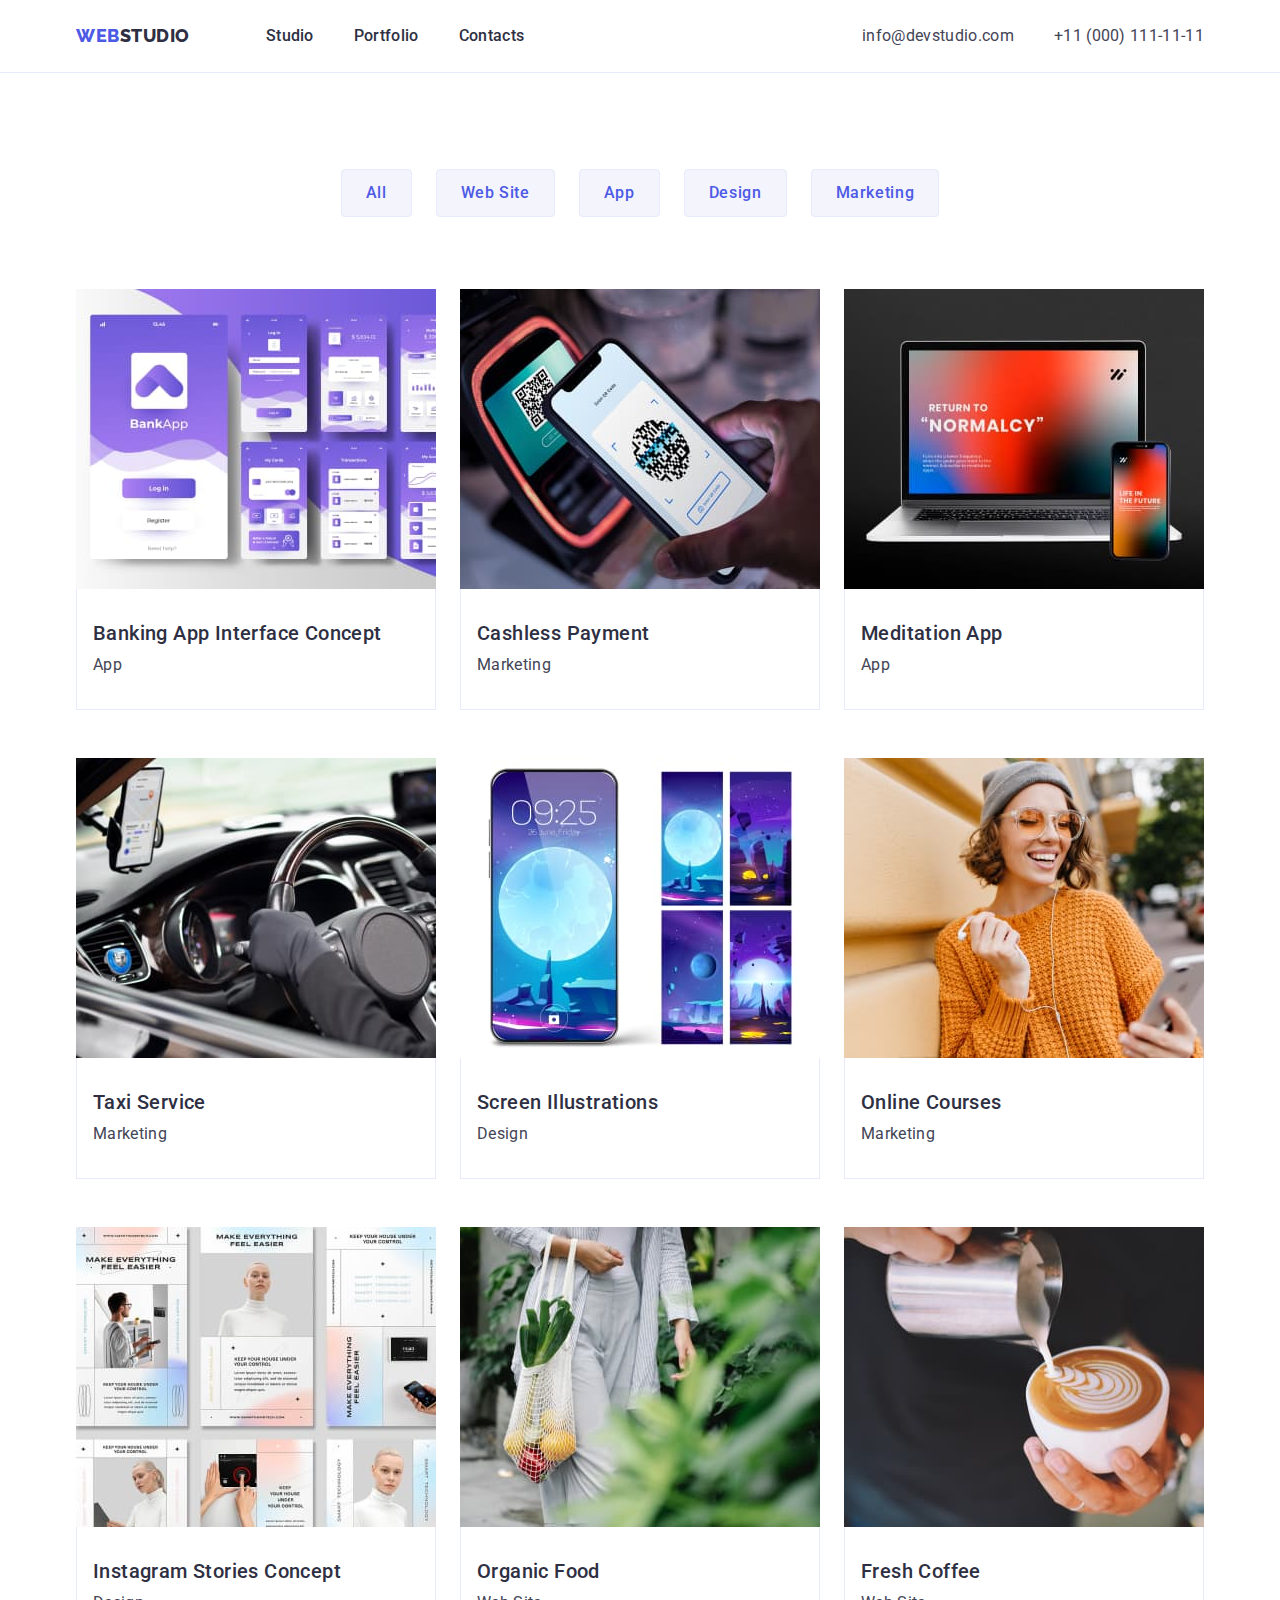
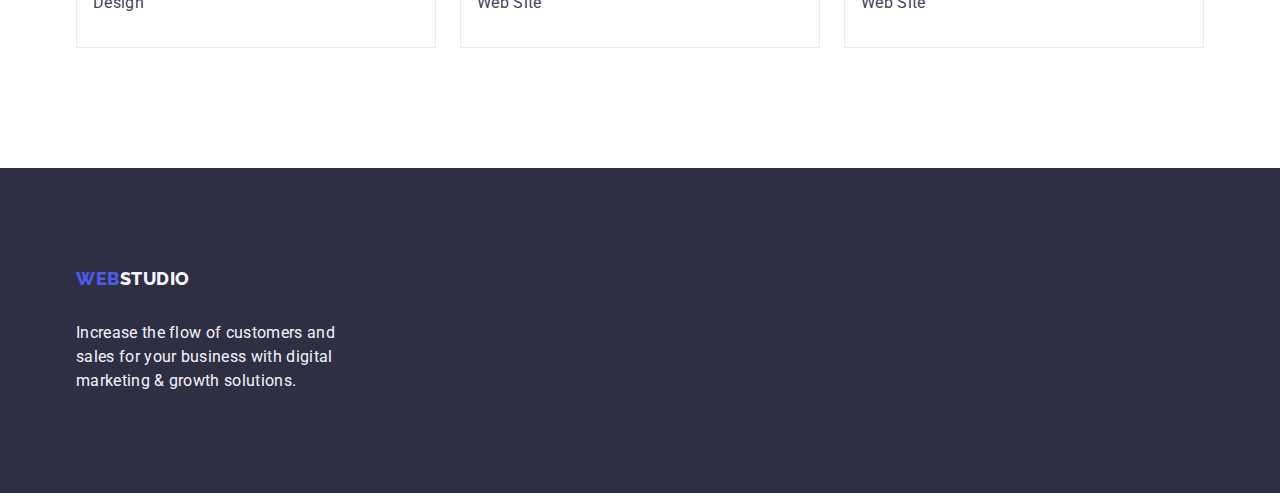
==== portfolio.html @ 2ae48efd "Initial commit" ====
<!DOCTYPE html>
<html lang="en">
  <head>
    <meta charset="UTF-8" />
    <meta http-equiv="X-UA-Compatible" content="IE=edge" />
    <meta name="viewport" content="width=device-width, initial-scale=1.0" />

    <title>Portfolio</title>
    <link
      rel="stylesheet"
      href="https://cdnjs.cloudflare.com/ajax/libs/modern-normalize/1.1.0/modern-normalize.min.css"
    />
    <link rel="preconnect" href="https://fonts.googleapis.com" />
    <link rel="preconnect" href="https://fonts.gstatic.com" crossorigin />
    <link
      href="https://fonts.googleapis.com/css2?family=Raleway:wght@800&family=Roboto:wght@400;500;700&display=swap"
      rel="stylesheet"
    />
    <link rel="stylesheet" href="./css/styles.css" />
  </head>
  <body>
    <header class="main-header">
      <div class="container header-container">
        <nav class="navigation">
          <a class="logotype link" href="./index.html">
            Web<span class="logo-second">Studio</span>
          </a>
          <ul class="menu list">
            <li class="menu-item">
              <a class="menu-link link" href="./index.html">Studio</a>
            </li>
            <li class="menu-item">
              <a class="menu-link link" href="./portfolio.html">Portfolio</a>
            </li>
            <li class="menu-item">
              <a class="menu-link link" href="">Contacts</a>
            </li>
          </ul>
        </nav>
        <address class="menu-contacts">
          <ul class="contact-list list">
            <li>
              <a
                class="menu-contacts-item link"
                href="mailto:info@devstudio.com"
                >info@devstudio.com</a
              >
            </li>
            <li>
              <a class="menu-contacts-item link" href="tel:+110001111111"
                >+11 (000) 111-11-11</a
              >
            </li>
          </ul>
        </address>
      </div>
    </header>
    <main>
      <section class="section-button">
        <div class="container button-container">
          <h1 hidden>Filter button</h1>
          <ul class="button-list list">
            <li><button class="filter-button" type="button">All</button></li>
            <li>
              <button class="filter-button" type="button">Web Site</button>
            </li>
            <li><button class="filter-button" type="button">App</button></li>
            <li><button class="filter-button" type="button">Design</button></li>
            <li>
              <button class="filter-button" type="button">Marketing</button>
            </li>
          </ul>
          <ul class="works-list list">
            <li class="work-item">
              <a class="work-link link" href="images/portfolio/bank-app.jpg">
                <img
                  src="./images/portfolio/bank-app.jpg"
                  alt="Banking App Interface Concept"
                  width="360"
                  height="300"
                />
                <div class="appl-category">
                  <h2 class="item-title">Banking App Interface Concept</h2>
                  <p class="description">App</p>
                </div></a
              >
            </li>
            <li class="work-item">
              <a class="link" href="./images/portfolio/qr-kod.jpg">
                <img
                  src="./images/portfolio/qr-kod.jpg"
                  alt="Cashless Payment"
                  width="360"
                  height="300"
                />
                <div class="appl-category">
                  <h2 class="item-title">Cashless Payment</h2>
                  <p class="description">Marketing</p>
                </div></a
              >
            </li>
            <li class="work-item">
              <a class="link" href="./images/portfolio/laptop.jpg">
                <img
                  src="./images/portfolio/laptop.jpg"
                  alt="Meditation App"
                  width="360"
                  height="300"
                />
                <div class="appl-category">
                  <h2 class="item-title">Meditation App</h2>
                  <p class="description">App</p>
                </div></a
              >
            </li>
            <li class="work-item">
              <a class="link" href="./images/portfolio/car-cab.jpg">
                <img
                  src="./images/portfolio/car-cab.jpg"
                  alt="Taxi Service"
                  width="360"
                  height="300"
                />
                <div class="appl-category">
                  <h2 class="item-title">Taxi Service</h2>
                  <p class="description">Marketing</p>
                </div></a
              >
            </li>
            <li class="work-item">
              <a class="link" href="./images/portfolio/wallpapers.jpg">
                <img
                  src="./images/portfolio/wallpapers.jpg"
                  alt="Screen Illustrations"
                  width="360"
                  height="300"
                />
                <div class="appl-category">
                  <h2 class="item-title">Screen Illustrations</h2>
                  <p class="description">Design</p>
                </div></a
              >
            </li>
            <li class="work-item">
              <a class="link" href="./images/portfolio/girl.jpg">
                <img
                  src="./images/portfolio/girl.jpg"
                  alt="Girl"
                  width="360"
                  height="300"
                />
                <div class="appl-category">
                  <h2 class="item-title">Online Courses</h2>
                  <p class="description">Marketing</p>
                </div></a
              >
            </li>
            <li class="work-item">
              <a class="link" href="./images/portfolio/instagram.jpg">
                <img
                  src="./images/portfolio/instagram.jpg"
                  alt="Instagram Stories"
                  width="360"
                  height="300"
                />
                <div class="appl-category">
                  <h2 class="item-title">Instagram Stories Concept</h2>
                  <p class="description">Design</p>
                </div></a
              >
            </li>
            <li class="work-item">
              <a class="link" href="./images/portfolio/bag.jpg">
                <img
                  src="./images/portfolio/bag.jpg"
                  alt="Bag"
                  width="360"
                  height="300"
                />
                <div class="appl-category">
                  <h2 class="item-title">Organic Food</h2>
                  <p class="description">Web Site</p>
                </div></a
              >
            </li>
            <li class="work-item">
              <a class="link" href="./images/portfolio/coffe.jpg">
                <img
                  src="./images/portfolio/coffe.jpg"
                  alt="coffee"
                  width="360"
                  height="300"
                />
                <div class="appl-category">
                  <h2 class="item-title">Fresh Coffee</h2>
                  <p class="description type-work">Web Site</p>
                </div></a
              >
            </li>
          </ul>
        </div>
      </section>
    </main>
    <footer class="underside">
      <div class="container">
        <a class="logotype link lower-logo" href="./index.html"
          >Web<span class="logo-second-underside">Studio</span>
        </a>
        <p class="underside-desc">
          Increase the flow of customers and sales for your business with
          digital marketing & growth solutions.
        </p>
      </div>
    </footer>
  </body>
</html>
---- css/styles.css ----
.list {
  list-style: none;
}
.link {
  text-decoration: none;
}
h1,
h2,
h3,
p {
  margin-top: 0;
  margin-bottom: 0;
}
ul,
ol {
  margin-top: 0;
  margin-bottom: 0;
  padding: 0;
}
button {
  cursor: pointer;
}
img {
  display: block;
}
body {
  font-family: "Roboto", sans-serif;
  color: #434455;
  background-color: var(--background-color);
}
.container {
  width: 1158px;
  margin-left: auto;
  margin-right: auto;
  padding: 0 15px;
}
:root {
  --maim-color-text: #2e2f42;
  --accent-color-text: #4d5ae5;
  --background-color: #ffffff;
  --color-text-contact: #434455;
  --border-button: #e7e9fc;
}
.menu-link:hover,
.menu-link:focus {
  color: #404bbf;
  text-decoration: none;
}
.section-title {
  font-weight: 700;
  font-size: 36px;
  line-height: 1.11;
  text-align: center;
  letter-spacing: 0.02em;
  text-transform: capitalize;
  color: var(--maim-color-text);
}
.item-title {
  font-weight: 500;
  font-size: 20px;
  line-height: 1.2;
  letter-spacing: 0.02em;
  margin-bottom: 8px;
  color: var(--maim-color-text);
}
.description {
  font-size: 16px;
  line-height: 1.5;
  letter-spacing: 0.02em;
  color: #434455;
}

/* Logo*/
.logotype {
  margin-right: 76px;
  font-family: "Raleway", sans-serif;
  font-weight: 800;
  font-size: 18px;
  line-height: 1.17;
  display: flex;
  align-items: center;
  letter-spacing: 0.03em;
  text-transform: uppercase;
  color: #4d5ae5;
}
.logo-second {
  color: #2e2f42;
}
.logo-second-underside {
  color: #f4f4fd;
}
/*Header*/
.main-header {
  border-bottom: 1px solid #e7e9fc;
  padding-top: 24px;
  padding-bottom: 24px;
}
.header-container {
  display: flex;
  align-items: center;
}
.navigation {
  display: flex;
  align-items: center;
}
.menu {
  display: flex;
  gap: 40px;
}
.menu-link {
  padding: 24px 0;
  font-weight: 500;
  font-size: 16px;
  line-height: 1.5;
  letter-spacing: 0.02em;
  color: var(--maim-color-text);
}
.menu-contacts {
  font-style: normal;
  margin-left: auto;
}

.contact-list {
  display: flex;
  align-items: center;
  gap: 40px;
}
.menu-contacts-item {
  font-style: normal;
  font-weight: 400;
  font-size: 16px;
  line-height: 1.5;
  letter-spacing: 0.02em;
  color: var(--color-text-contact);
}
.menu-contacts-item:hover,
.menu-contacts-item:focus {
  color: #404bbf;
}

/*--------Hero-------------*/
.order-button {
  min-width: 169px;
  padding: 16px 32px;
  margin: 0 auto;
  display: block;
  border-radius: 4px;
  border: 0;
  font-family: "Roboto", sans-serif;
  font-weight: 500;
  font-size: 16px;
  line-height: 1.5;
  align-items: center;
  letter-spacing: 0.04em;
  color: #ffffff;
  background-color: #4d5ae5;
}
.order-button:hover,
.order-button:focus {
  background-color: #404bbf;
}

.hero-title {
  max-width: 496px;
  height: 120px;
  margin-left: auto;
  margin-right: auto;
  margin-bottom: 48px;
  font-weight: 700;
  font-size: 56px;
  line-height: 1.07;
  text-align: center;
  letter-spacing: 0.02em;
  color: #ffffff;
}
.hero {
  margin-left: auto;
  margin-right: auto;
  padding-top: 188px;
  padding-bottom: 188px;
  background-color: #2e2f42;
}

/*-------Advantages---------*/
.advantages {
  padding-top: 120px;
  padding-bottom: 120px;
}
.adv-list {
  display: flex;
  align-items: center;
  gap: 24px;
}
.adv-item {
  width: 264px;
  height: 104px;
}

/*------What are we doing---------*/
.projects {
  padding-bottom: 120px;
}
.project-list {
  display: flex;
  align-items: center;
  gap: 24px;
}
.project-title {
  margin-bottom: 72px;
}
.project-item {
  width: calc((100% - 48px) / 3);
}

/*------Our team-------*/
.our-team {
  width: 1400px;
  margin-left: auto;
  margin-right: auto;
  padding: 120px 0;
  background-color: #f4f4fd;
}
.section-title {
  margin-bottom: 72px;
}
.our-team-item {
  border-radius: 0px 0px 4px 4px;
  background-color: #ffffff;
}
.name-prof {
  padding: 32px 16px;
}
.team-list {
  display: flex;
  align-items: center;
  gap: 24px;
}
.name {
  text-align: center;
  margin-bottom: 8px;
}
.profession {
  text-align: center;
}
/*---------Portfolio filter button---------*/
.section-button {
  padding: 96px 0 120px;
}

.filter-button {
  height: 48px;
  padding: 12px 24px;
  font-family: "Roboto", sans-serif;
  font-weight: 500;
  font-size: 16px;
  line-height: 1.5;
  letter-spacing: 0.04em;
  border: 1px solid var(--border-button);
  border-radius: 4px;
  display: flex;
  align-items: center;
  text-align: center;
  color: #4d5ae5;
  background: #f4f4fd;
}
.filter-button:hover,
.filter-button:focus {
  border: 1px solid transparent;
  color: #ffffff;
  background-color: #404bbf;
}
.button-list {
  display: flex;
  align-items: center;
  justify-content: center;
  margin-bottom: 72px;
  gap: 24px;
}
/*------Portfolio Works----------*/

.works-list {
  display: flex;
  align-items: center;
  flex-wrap: wrap;
  gap: 24px;
  row-gap: 48px;
}
.work-item {
  width: calc((100% - 48px) / 3);
}
.appl-category {
  padding: 32px 16px;
  border: 1px solid #e7e9fc;
  border-top: none;
}
/*-------Footer--------*/
.underside {
  padding: 100px 0;
  background-color: #2e2f42;
}
.underside-desc {
  max-width: 264px;
  margin-top: 16px;
  font-weight: 400;
  font-size: 16px;
  line-height: 1.5;
  letter-spacing: 0.02em;
  color: #f4f4fd;
}
.lower-logo {
  display: inline-block;
  margin-bottom: 16px;
}
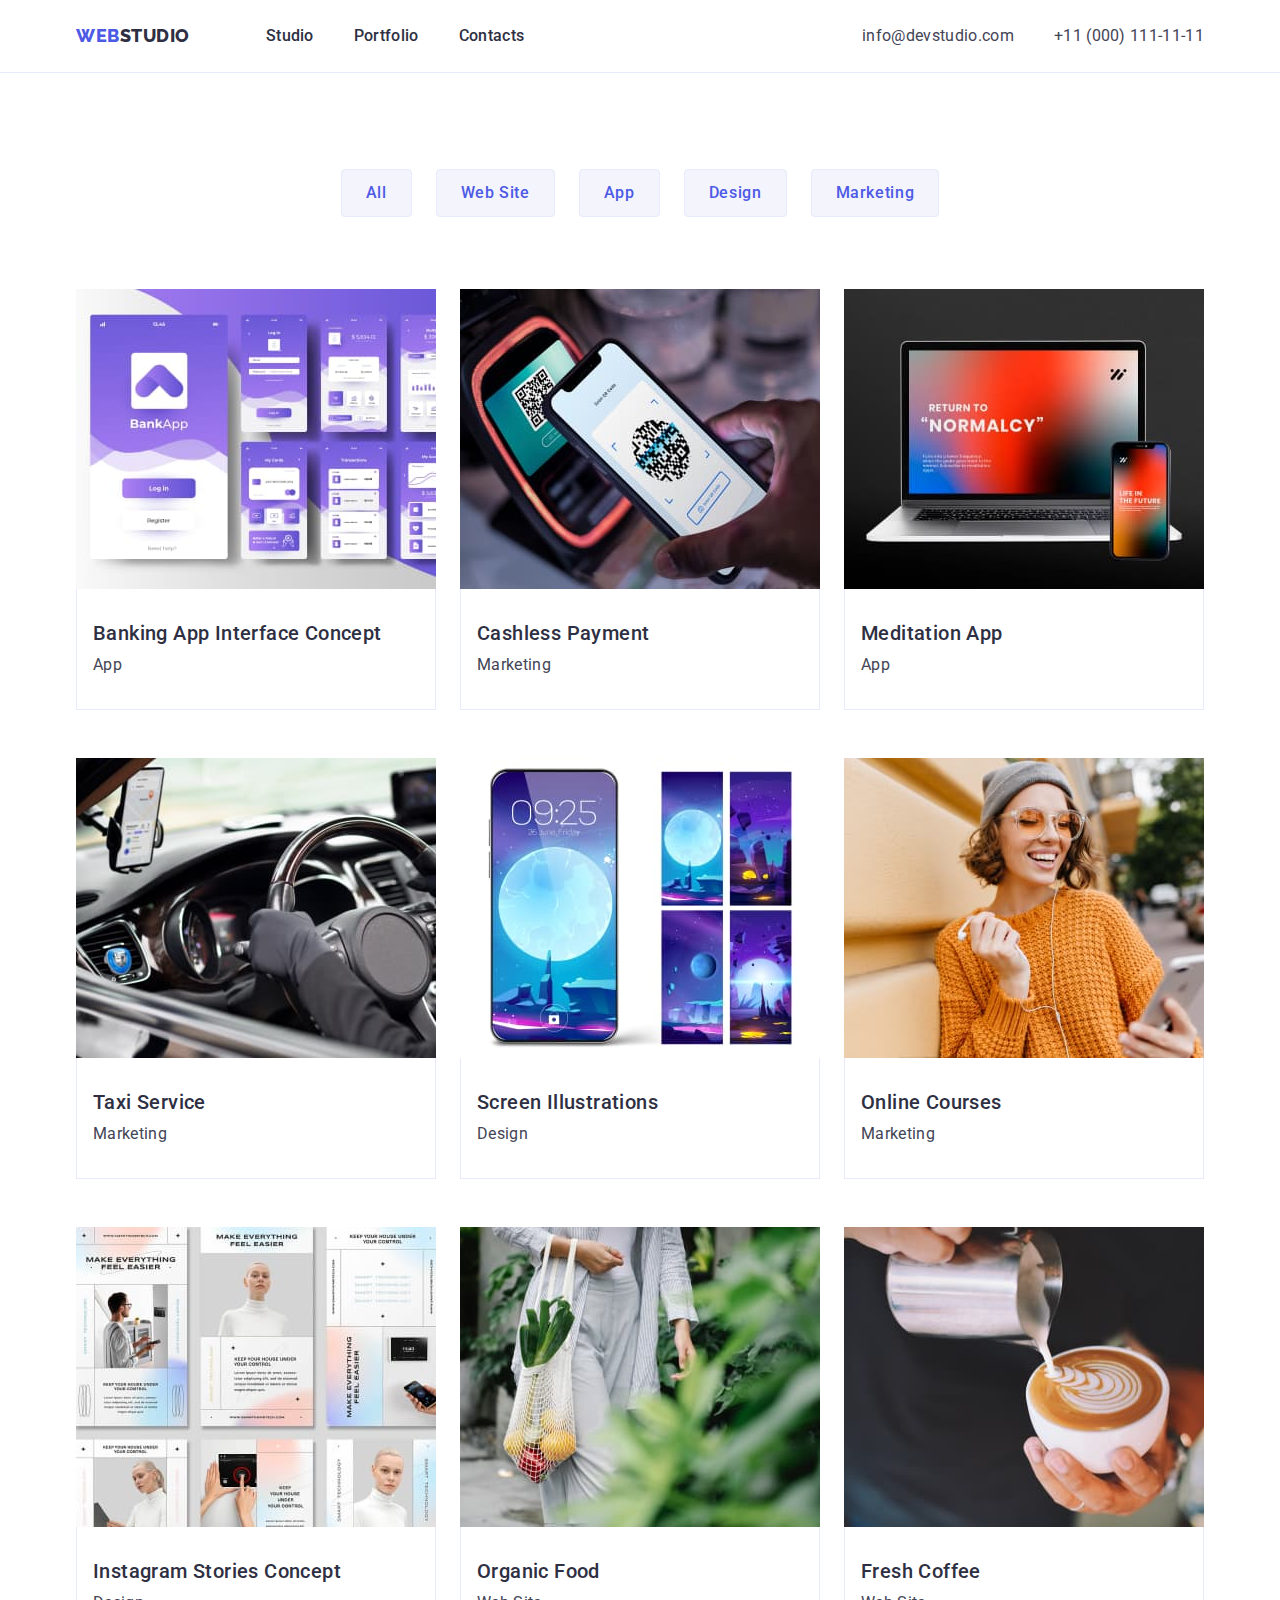
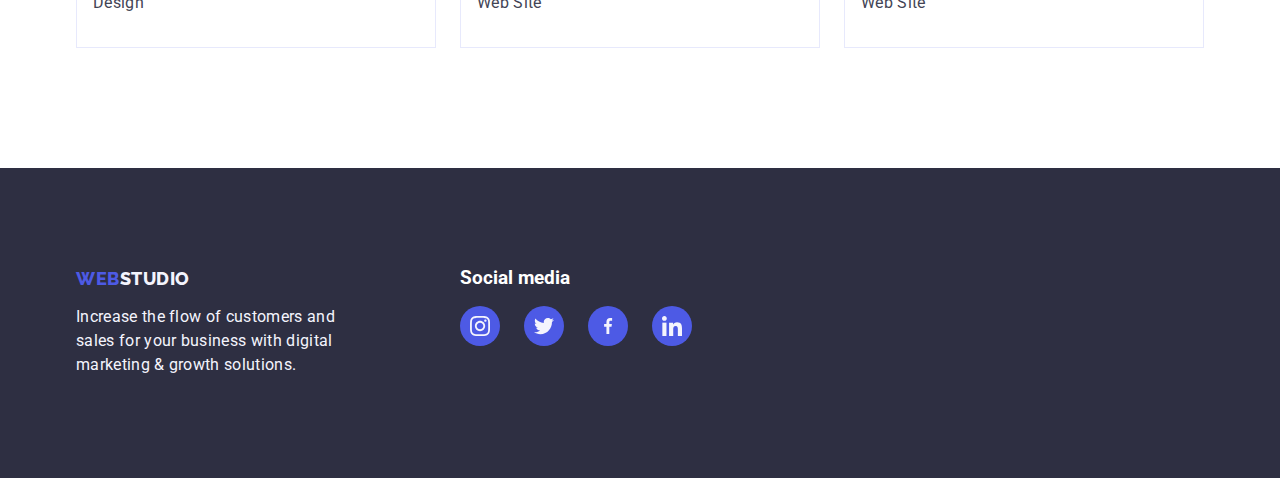
==== commit 134022ae: "Effects" ====
--- a/portfolio.html
+++ b/portfolio.html
@@ -202,14 +202,69 @@
       </section>
     </main>
     <footer class="underside">
-      <div class="container">
-        <a class="logotype link lower-logo" href="./index.html"
-          >Web<span class="logo-second-underside">Studio</span>
-        </a>
-        <p class="underside-desc">
-          Increase the flow of customers and sales for your business with
-          digital marketing & growth solutions.
-        </p>
+      <div class="container underside-container">
+        <div class="advertising-slogan">
+          <a class="logotype link lower-logo" href="./index.html"
+            >Web<span class="logo-second-underside">Studio</span>
+          </a>
+          <p class="underside-desc">
+            Increase the flow of customers and sales for your business with
+            digital marketing & growth solutions.
+          </p>
+        </div>
+        <div class="social-media">
+          <h3 class="sm-title">Social media</h3>
+          <ul class="social-list list">
+            <li class="social-list-item">
+              <a href="" class="social-list-link social-list-link-us">
+                <svg
+                  class="social-list-icon"
+                  aria-label="Instagram Icon"
+                  width="20"
+                  height="20"
+                >
+                  <use href="./images/icons.svg#icon-instagram"></use>
+                </svg>
+              </a>
+            </li>
+            <li class="social-list-item">
+              <a href="" class="social-list-link social-list-link-us">
+                <svg
+                  class="social-list-icon"
+                  aria-label="Twitter Icon"
+                  width="20"
+                  height="20"
+                >
+                  <use href="./images/icons.svg#icon-twitter"></use>
+                </svg>
+              </a>
+            </li>
+            <li class="social-list-item">
+              <a href="" class="social-list-link social-list-link-us">
+                <svg
+                  class="social-list-icon"
+                  aria-label="Facebook Icon"
+                  width="16"
+                  height="16"
+                >
+                  <use href="./images/icons.svg#icon-facebook"></use>
+                </svg>
+              </a>
+            </li>
+            <li class="social-list-item">
+              <a href="" class="social-list-link social-list-link-us">
+                <svg
+                  class="social-list-icon"
+                  aria-label="Linkedin Icon"
+                  width="20"
+                  height="20"
+                >
+                  <use href="./images/icons.svg#icon-linkedin"></use>
+                </svg>
+              </a>
+            </li>
+          </ul>
+        </div>
       </div>
     </footer>
   </body>
--- a/css/styles.css
+++ b/css/styles.css
@@ -174,11 +174,18 @@
   color: #ffffff;
 }
 .hero {
+  width: 1440px;
   margin-left: auto;
   margin-right: auto;
   padding-top: 188px;
   padding-bottom: 188px;
   background-color: #2e2f42;
+  background-image: linear-gradient(
+      rgba(46, 47, 66, 0.7),
+      rgba(46, 47, 66, 0.7)
+    ),
+    url("../images/people-office.jpg");
+  background-size: cover;
 }
 
 /*-------Advantages---------*/
@@ -193,9 +200,19 @@
 }
 .adv-item {
   width: 264px;
-  height: 104px;
-}
-
+  height: 224px;
+}
+.adv-item-icon-bg {
+  width: 264px;
+  height: 112px;
+  padding: 24px 100px;
+  border-radius: 4%;
+  background-color: #f4f4fd;
+  margin-bottom: 8px;
+}
+.adv-item-icon {
+  display: block;
+}
 /*------What are we doing---------*/
 .projects {
   padding-bottom: 120px;
@@ -214,7 +231,6 @@
 
 /*------Our team-------*/
 .our-team {
-  width: 1400px;
   margin-left: auto;
   margin-right: auto;
   padding: 120px 0;
@@ -226,9 +242,12 @@
 .our-team-item {
   border-radius: 0px 0px 4px 4px;
   background-color: #ffffff;
+  box-shadow: 0px 1px 6px rgba(46, 47, 66, 0.08),
+    0px 1px 1px rgba(46, 47, 66, 0.16), 0px 2px 1px rgba(46, 47, 66, 0.08);
 }
 .name-prof {
-  padding: 32px 16px;
+  margin-top: 32px;
+  margin-bottom: 8px;
 }
 .team-list {
   display: flex;
@@ -241,6 +260,56 @@
 }
 .profession {
   text-align: center;
+}
+.social-list {
+  display: flex;
+  justify-content: center;
+  gap: 24px;
+}
+.social-list-link {
+  display: flex;
+  align-items: center;
+  justify-content: center;
+  margin-bottom: 32px;
+  width: 40px;
+  height: 40px;
+  border-radius: 50%;
+  background-color: #4d5ae5;
+}
+.social-list-link:hover,
+.social-list-link:focus {
+  background-color: #404bbf;
+}
+/*----------Customers------------*/
+.customer-title {
+  margin-top: 120px;
+}
+.customer-list {
+  display: flex;
+  align-items: center;
+  gap: 24px;
+  padding-bottom: 120px;
+}
+.customer-list-link {
+  display: flex;
+  align-items: center;
+  justify-content: center;
+  width: 168px;
+  height: 88px;
+  border-radius: 4%;
+  border: 1px solid #8e8f99;
+}
+.customer-list-icon {
+  display: block;
+  fill: #8e8f99;
+}
+.customer-list-link:hover .customer-list-icon,
+.customer-list-link:focus .customer-list-icon {
+  fill: #4d5ae5;
+}
+.customer-list-link:hover,
+.customer-list-link:focus {
+  border: 1px solid #4d5ae5;
 }
 /*---------Portfolio filter button---------*/
 .section-button {
@@ -268,6 +337,8 @@
   border: 1px solid transparent;
   color: #ffffff;
   background-color: #404bbf;
+  box-shadow: 0px 3px 1px rgba(0, 0, 0, 0.1), 0px 2px 1px rgba(0, 0, 0, 0.08),
+    0px 2px 2px rgba(0, 0, 0, 0.12);
 }
 .button-list {
   display: flex;
@@ -276,6 +347,7 @@
   margin-bottom: 72px;
   gap: 24px;
 }
+
 /*------Portfolio Works----------*/
 
 .works-list {
@@ -293,6 +365,11 @@
   border: 1px solid #e7e9fc;
   border-top: none;
 }
+.work-item:hover,
+.work-item:focus {
+  box-shadow: 0px 1px 6px rgba(46, 47, 66, 0.08),
+    0px 1px 1px rgba(46, 47, 66, 0.16), 0px 2px 1px rgba(46, 47, 66, 0.08);
+}
 /*-------Footer--------*/
 .underside {
   padding: 100px 0;
@@ -300,7 +377,6 @@
 }
 .underside-desc {
   max-width: 264px;
-  margin-top: 16px;
   font-weight: 400;
   font-size: 16px;
   line-height: 1.5;
@@ -311,3 +387,18 @@
   display: inline-block;
   margin-bottom: 16px;
 }
+.underside-container {
+  display: flex;
+}
+.sm-title {
+  color: #ffffff;
+  margin-bottom: 16px;
+}
+.social-media {
+  margin-left: 120px;
+}
+
+.social-list-link-us:hover,
+.social-list-link-us:focus {
+  background-color: #31d0aa;
+}
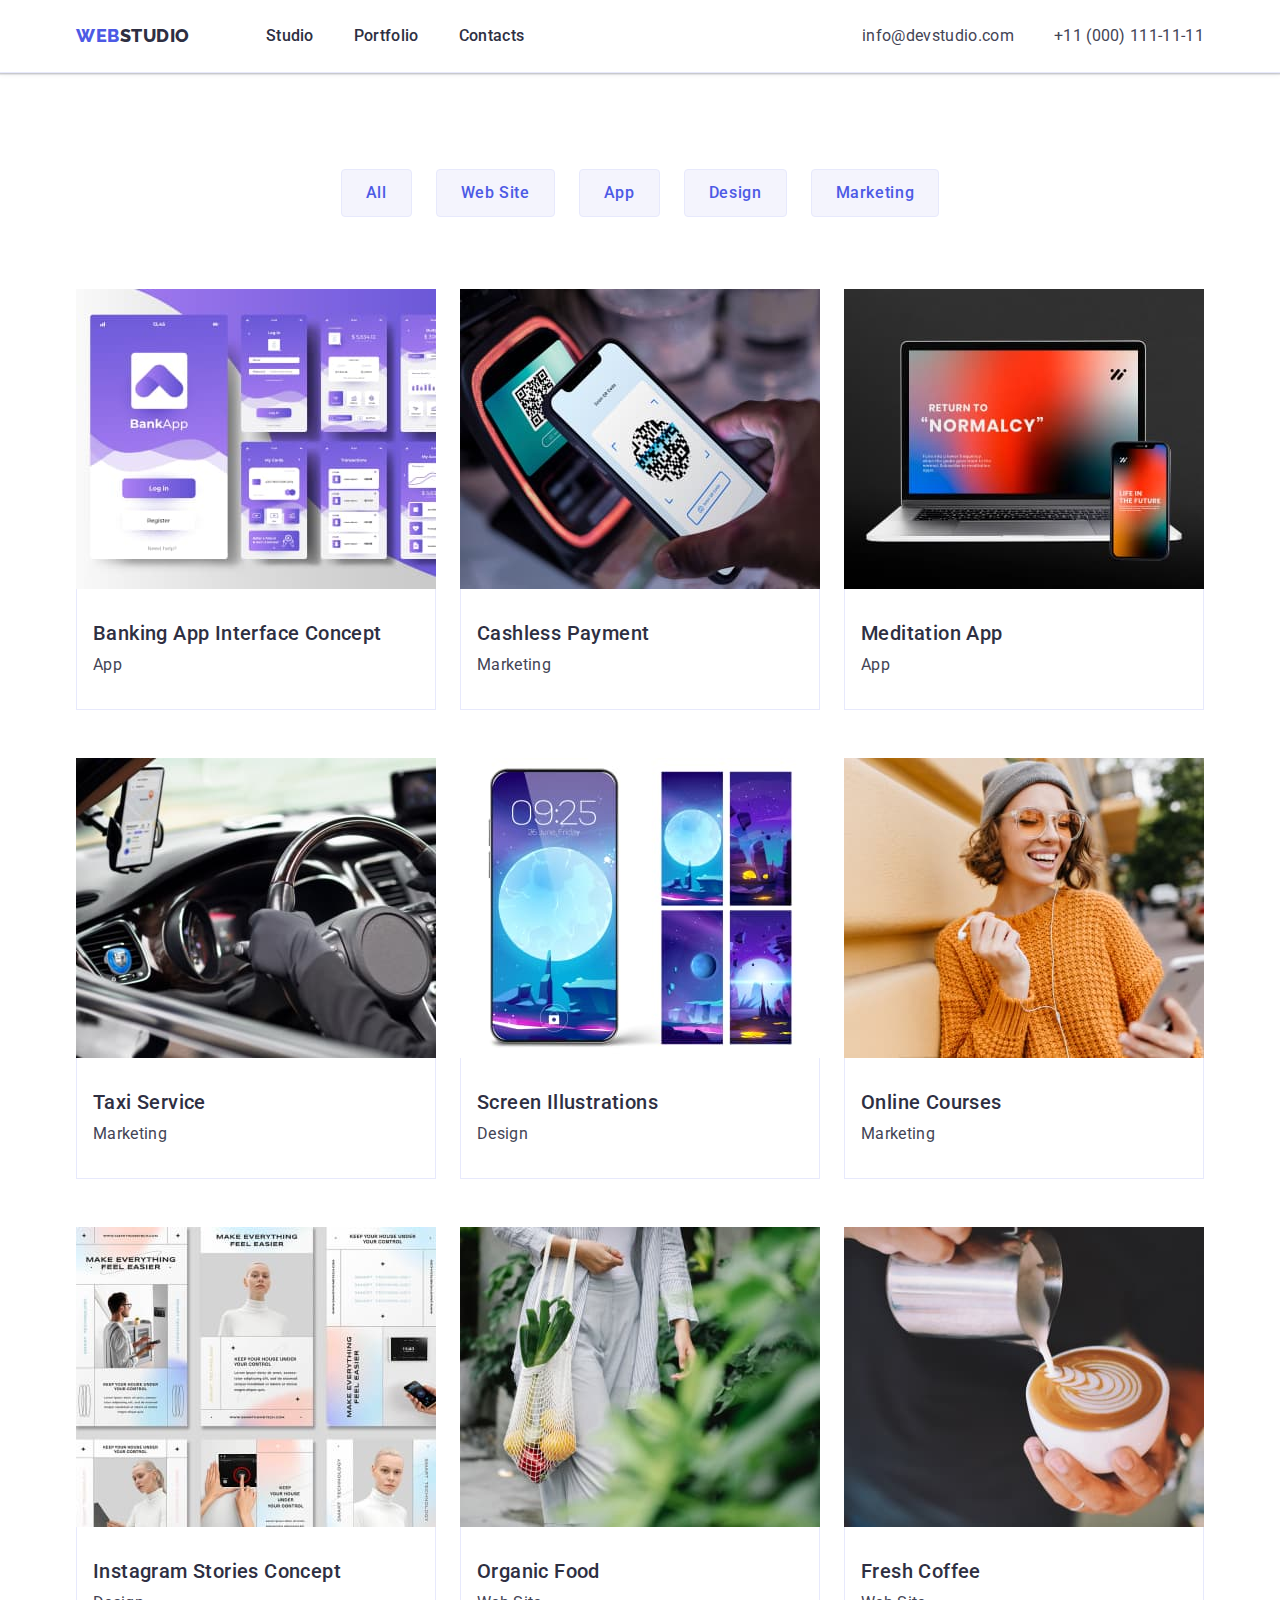
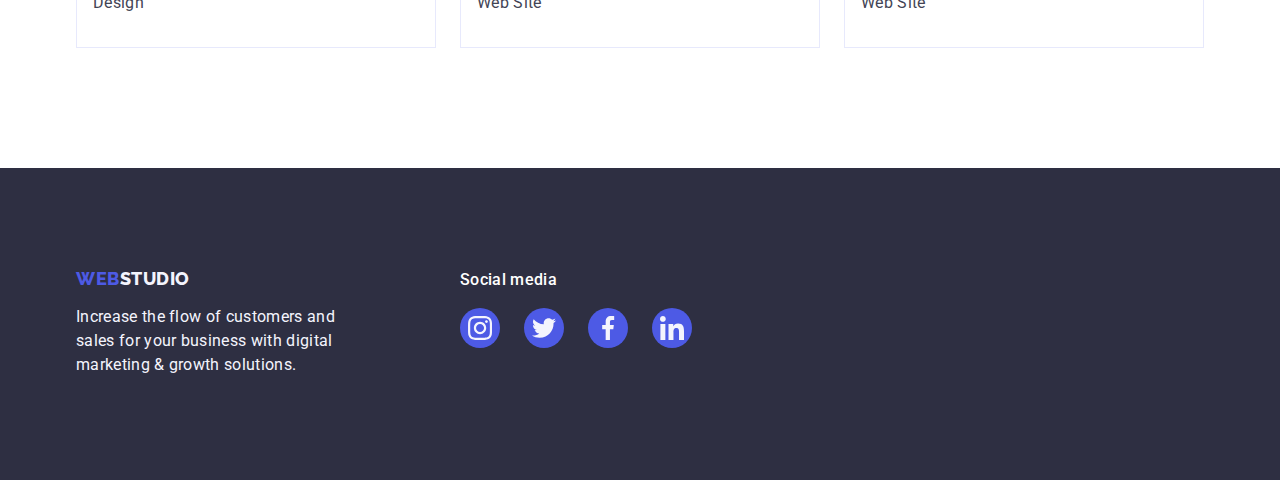
==== commit 92c17c28: "Effects_1" ====
--- a/portfolio.html
+++ b/portfolio.html
@@ -72,7 +72,10 @@
           </ul>
           <ul class="works-list list">
             <li class="work-item">
-              <a class="work-link link" href="images/portfolio/bank-app.jpg">
+              <a
+                class="work-list-link link"
+                href="images/portfolio/bank-app.jpg"
+              >
                 <img
                   src="./images/portfolio/bank-app.jpg"
                   alt="Banking App Interface Concept"
@@ -86,7 +89,10 @@
               >
             </li>
             <li class="work-item">
-              <a class="link" href="./images/portfolio/qr-kod.jpg">
+              <a
+                class="work-list-link link"
+                href="./images/portfolio/qr-kod.jpg"
+              >
                 <img
                   src="./images/portfolio/qr-kod.jpg"
                   alt="Cashless Payment"
@@ -100,7 +106,10 @@
               >
             </li>
             <li class="work-item">
-              <a class="link" href="./images/portfolio/laptop.jpg">
+              <a
+                class="work-list-link link"
+                href="./images/portfolio/laptop.jpg"
+              >
                 <img
                   src="./images/portfolio/laptop.jpg"
                   alt="Meditation App"
@@ -114,7 +123,10 @@
               >
             </li>
             <li class="work-item">
-              <a class="link" href="./images/portfolio/car-cab.jpg">
+              <a
+                class="work-list-link link"
+                href="./images/portfolio/car-cab.jpg"
+              >
                 <img
                   src="./images/portfolio/car-cab.jpg"
                   alt="Taxi Service"
@@ -128,7 +140,10 @@
               >
             </li>
             <li class="work-item">
-              <a class="link" href="./images/portfolio/wallpapers.jpg">
+              <a
+                class="work-list-link link"
+                href="./images/portfolio/wallpapers.jpg"
+              >
                 <img
                   src="./images/portfolio/wallpapers.jpg"
                   alt="Screen Illustrations"
@@ -142,7 +157,7 @@
               >
             </li>
             <li class="work-item">
-              <a class="link" href="./images/portfolio/girl.jpg">
+              <a class="work-list-link link" href="./images/portfolio/girl.jpg">
                 <img
                   src="./images/portfolio/girl.jpg"
                   alt="Girl"
@@ -156,7 +171,10 @@
               >
             </li>
             <li class="work-item">
-              <a class="link" href="./images/portfolio/instagram.jpg">
+              <a
+                class="work-list-link link"
+                href="./images/portfolio/instagram.jpg"
+              >
                 <img
                   src="./images/portfolio/instagram.jpg"
                   alt="Instagram Stories"
@@ -170,7 +188,7 @@
               >
             </li>
             <li class="work-item">
-              <a class="link" href="./images/portfolio/bag.jpg">
+              <a class="work-list-link link" href="./images/portfolio/bag.jpg">
                 <img
                   src="./images/portfolio/bag.jpg"
                   alt="Bag"
@@ -184,7 +202,10 @@
               >
             </li>
             <li class="work-item">
-              <a class="link" href="./images/portfolio/coffe.jpg">
+              <a
+                class="work-list-link link"
+                href="./images/portfolio/coffe.jpg"
+              >
                 <img
                   src="./images/portfolio/coffe.jpg"
                   alt="coffee"
@@ -213,15 +234,15 @@
           </p>
         </div>
         <div class="social-media">
-          <h3 class="sm-title">Social media</h3>
+          <p class="sm-title">Social media</p>
           <ul class="social-list list">
             <li class="social-list-item">
               <a href="" class="social-list-link social-list-link-us">
                 <svg
                   class="social-list-icon"
                   aria-label="Instagram Icon"
-                  width="20"
-                  height="20"
+                  width="24"
+                  height="24"
                 >
                   <use href="./images/icons.svg#icon-instagram"></use>
                 </svg>
@@ -232,8 +253,8 @@
                 <svg
                   class="social-list-icon"
                   aria-label="Twitter Icon"
-                  width="20"
-                  height="20"
+                  width="24"
+                  height="24"
                 >
                   <use href="./images/icons.svg#icon-twitter"></use>
                 </svg>
@@ -244,8 +265,8 @@
                 <svg
                   class="social-list-icon"
                   aria-label="Facebook Icon"
-                  width="16"
-                  height="16"
+                  width="24"
+                  height="24"
                 >
                   <use href="./images/icons.svg#icon-facebook"></use>
                 </svg>
@@ -256,8 +277,8 @@
                 <svg
                   class="social-list-icon"
                   aria-label="Linkedin Icon"
-                  width="20"
-                  height="20"
+                  width="24"
+                  height="24"
                 >
                   <use href="./images/icons.svg#icon-linkedin"></use>
                 </svg>
--- a/css/styles.css
+++ b/css/styles.css
@@ -40,6 +40,8 @@
   --background-color: #ffffff;
   --color-text-contact: #434455;
   --border-button: #e7e9fc;
+  --border-icon: #8e8f99;
+  --color-icon: #f4f4fd;
 }
 .menu-link:hover,
 .menu-link:focus {
@@ -94,6 +96,8 @@
   border-bottom: 1px solid #e7e9fc;
   padding-top: 24px;
   padding-bottom: 24px;
+  box-shadow: 0px 2px 1px rgba(46, 47, 66, 0.08),
+    0px 1px 1px rgba(46, 47, 66, 0.16), 0px 1px 6px rgba(46, 47, 66, 0.08);
 }
 .header-container {
   display: flex;
@@ -174,7 +178,7 @@
   color: #ffffff;
 }
 .hero {
-  width: 1440px;
+  max-width: 1440px;
   margin-left: auto;
   margin-right: auto;
   padding-top: 188px;
@@ -185,7 +189,9 @@
       rgba(46, 47, 66, 0.7)
     ),
     url("../images/people-office.jpg");
+  background-repeat: no-repeat;
   background-size: cover;
+  background-position: center;
 }
 
 /*-------Advantages---------*/
@@ -203,10 +209,13 @@
   height: 224px;
 }
 .adv-item-icon-bg {
+  display: flex;
+  align-items: center;
+  justify-content: center;
   width: 264px;
   height: 112px;
   padding: 24px 100px;
-  border-radius: 4%;
+  border-radius: 4px;
   background-color: #f4f4fd;
   margin-bottom: 8px;
 }
@@ -266,6 +275,9 @@
   justify-content: center;
   gap: 24px;
 }
+.social-list-icon {
+  fill: var(--color-icon);
+}
 .social-list-link {
   display: flex;
   align-items: center;
@@ -281,14 +293,18 @@
   background-color: #404bbf;
 }
 /*----------Customers------------*/
+.customer-section {
+  padding-top: 120px;
+  padding-bottom: 120px;
+}
 .customer-title {
-  margin-top: 120px;
+  line-height: 1.1;
+  margin-bottom: 72px;
 }
 .customer-list {
   display: flex;
   align-items: center;
   gap: 24px;
-  padding-bottom: 120px;
 }
 .customer-list-link {
   display: flex;
@@ -296,12 +312,13 @@
   justify-content: center;
   width: 168px;
   height: 88px;
-  border-radius: 4%;
+  border-radius: 4px;
+  color: var(--border-icon);
   border: 1px solid #8e8f99;
 }
 .customer-list-icon {
   display: block;
-  fill: #8e8f99;
+  fill: currentColor;
 }
 .customer-list-link:hover .customer-list-icon,
 .customer-list-link:focus .customer-list-icon {
@@ -309,7 +326,8 @@
 }
 .customer-list-link:hover,
 .customer-list-link:focus {
-  border: 1px solid #4d5ae5;
+  color: #404bbf;
+  border-color: #404bbf;
 }
 /*---------Portfolio filter button---------*/
 .section-button {
@@ -365,8 +383,11 @@
   border: 1px solid #e7e9fc;
   border-top: none;
 }
-.work-item:hover,
-.work-item:focus {
+.work-list-link {
+  display: block;
+}
+.work-list-link:hover,
+.work-list-link:focus {
   box-shadow: 0px 1px 6px rgba(46, 47, 66, 0.08),
     0px 1px 1px rgba(46, 47, 66, 0.16), 0px 2px 1px rgba(46, 47, 66, 0.08);
 }
@@ -389,13 +410,18 @@
 }
 .underside-container {
   display: flex;
+  align-items: baseline;
 }
 .sm-title {
+  font-weight: 500;
+  font-size: 16px;
+  line-height: 1.5;
+  letter-spacing: 0.02em;
   color: #ffffff;
   margin-bottom: 16px;
 }
-.social-media {
-  margin-left: 120px;
+.advertising-slogan {
+  margin-right: 120px;
 }
 
 .social-list-link-us:hover,
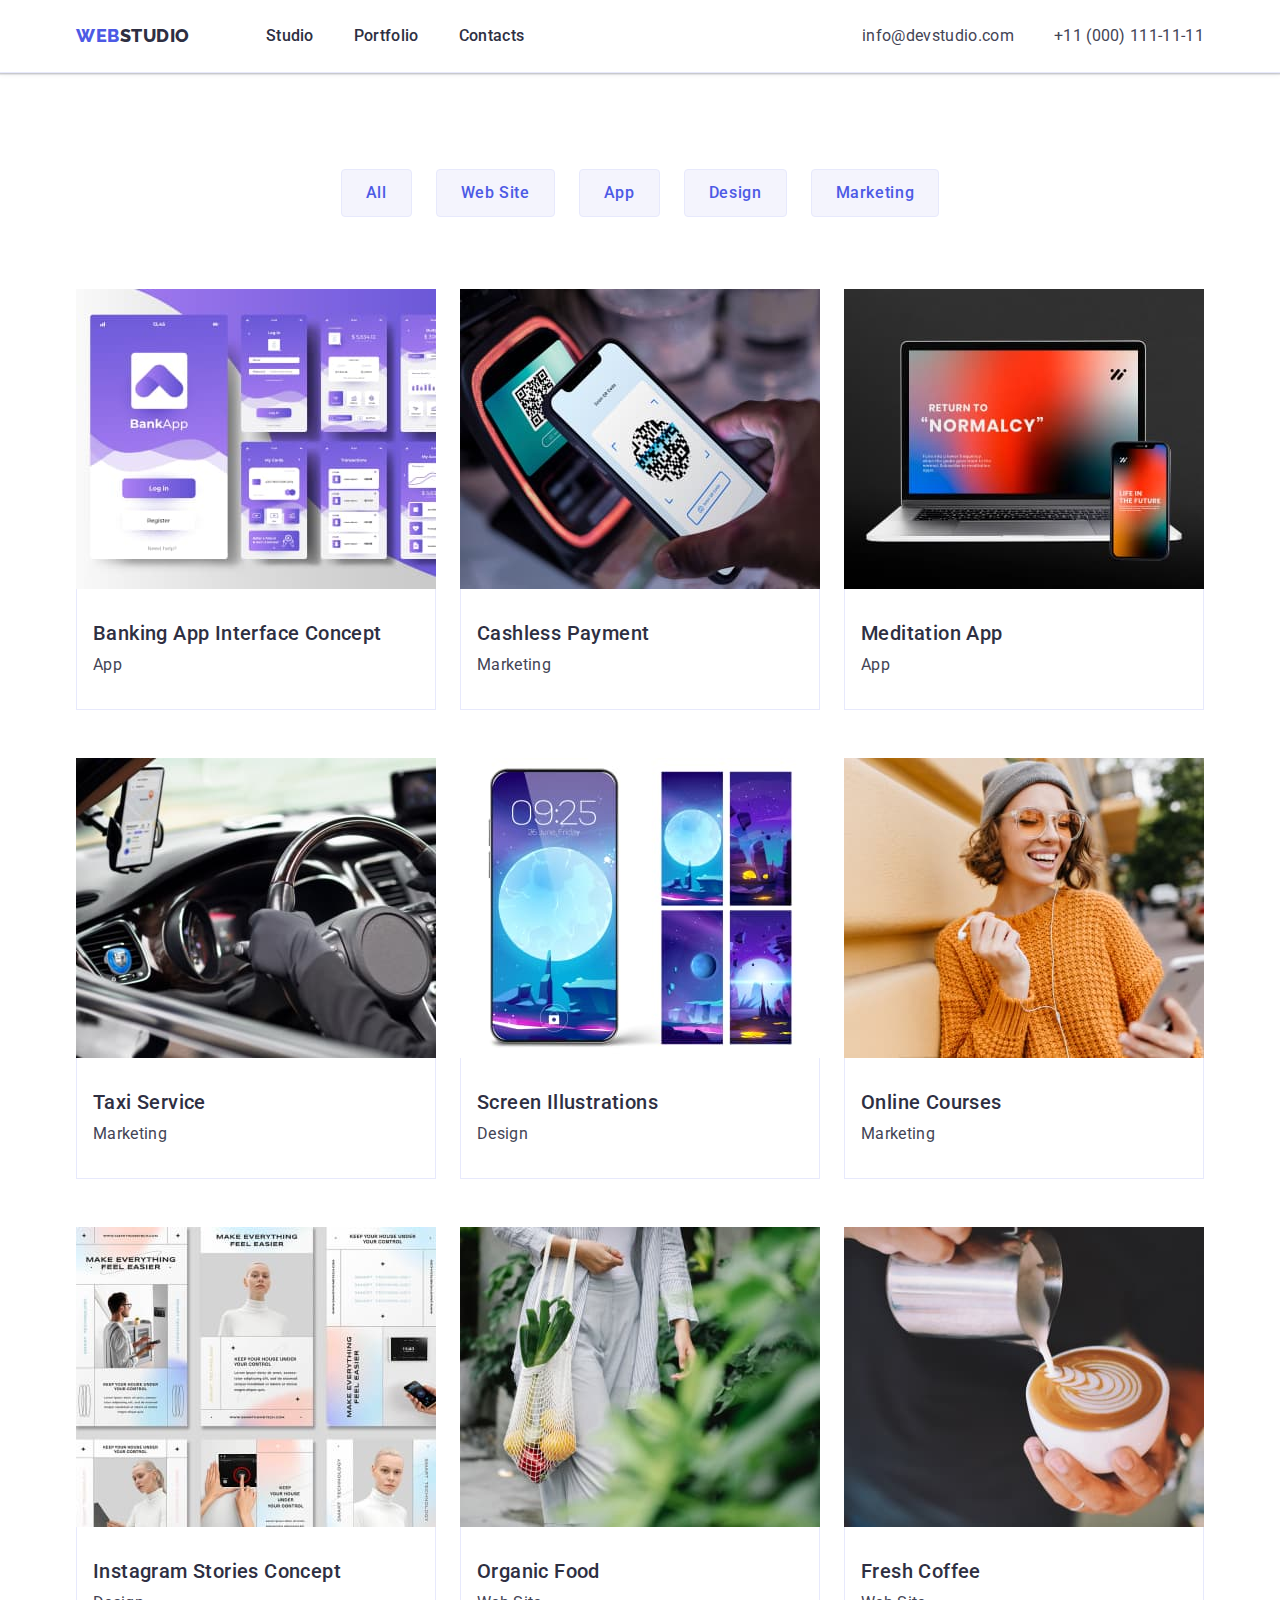
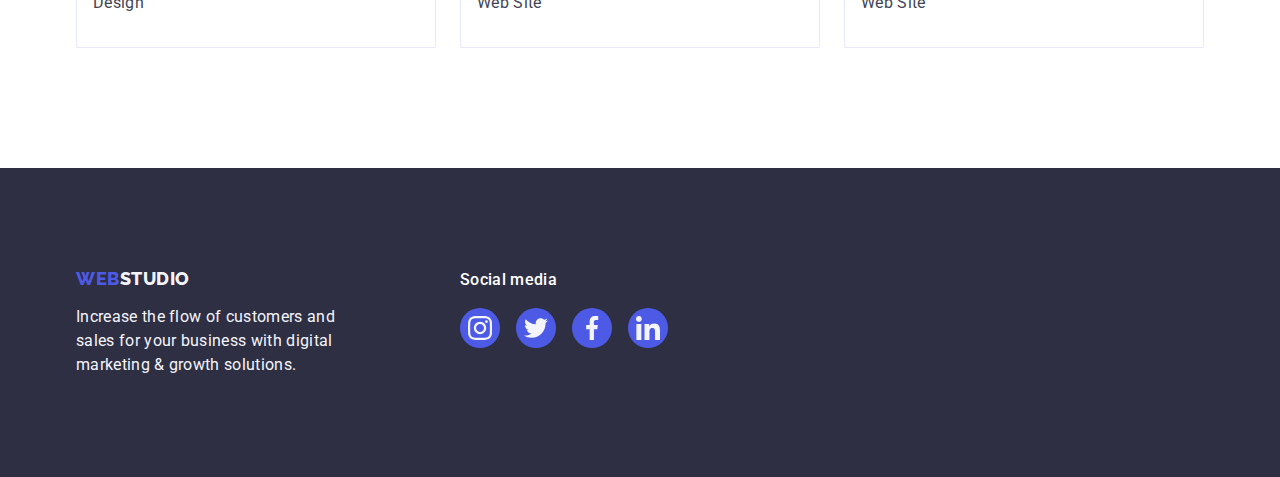
==== commit eaef6d26: "Effects_6" ====
--- a/portfolio.html
+++ b/portfolio.html
@@ -235,7 +235,7 @@
         </div>
         <div class="social-media">
           <p class="sm-title">Social media</p>
-          <ul class="social-list list">
+          <ul class="social-list-us list">
             <li class="social-list-item">
               <a href="" class="social-list-link social-list-link-us">
                 <svg
--- a/css/styles.css
+++ b/css/styles.css
@@ -255,8 +255,7 @@
     0px 1px 1px rgba(46, 47, 66, 0.16), 0px 2px 1px rgba(46, 47, 66, 0.08);
 }
 .name-prof {
-  margin-top: 32px;
-  margin-bottom: 8px;
+  padding: 32px 0;
 }
 .team-list {
   display: flex;
@@ -269,6 +268,7 @@
 }
 .profession {
   text-align: center;
+  margin-bottom: 8px;
 }
 .social-list {
   display: flex;
@@ -278,13 +278,15 @@
 .social-list-icon {
   fill: var(--color-icon);
 }
-.social-list-link {
-  display: flex;
-  align-items: center;
-  justify-content: center;
-  margin-bottom: 32px;
+.social-list-item {
   width: 40px;
   height: 40px;
+}
+.social-list-link {
+  display: flex;
+  align-items: center;
+  justify-content: center;
+  height: 100%;
   border-radius: 50%;
   background-color: #4d5ae5;
 }
@@ -318,7 +320,6 @@
 }
 .customer-list-icon {
   display: block;
-  fill: currentColor;
 }
 .customer-list-link:hover .customer-list-icon,
 .customer-list-link:focus .customer-list-icon {
@@ -428,3 +429,8 @@
 .social-list-link-us:focus {
   background-color: #31d0aa;
 }
+.social-list-us {
+  display: flex;
+  justify-content: center;
+  gap: 16px;
+}
